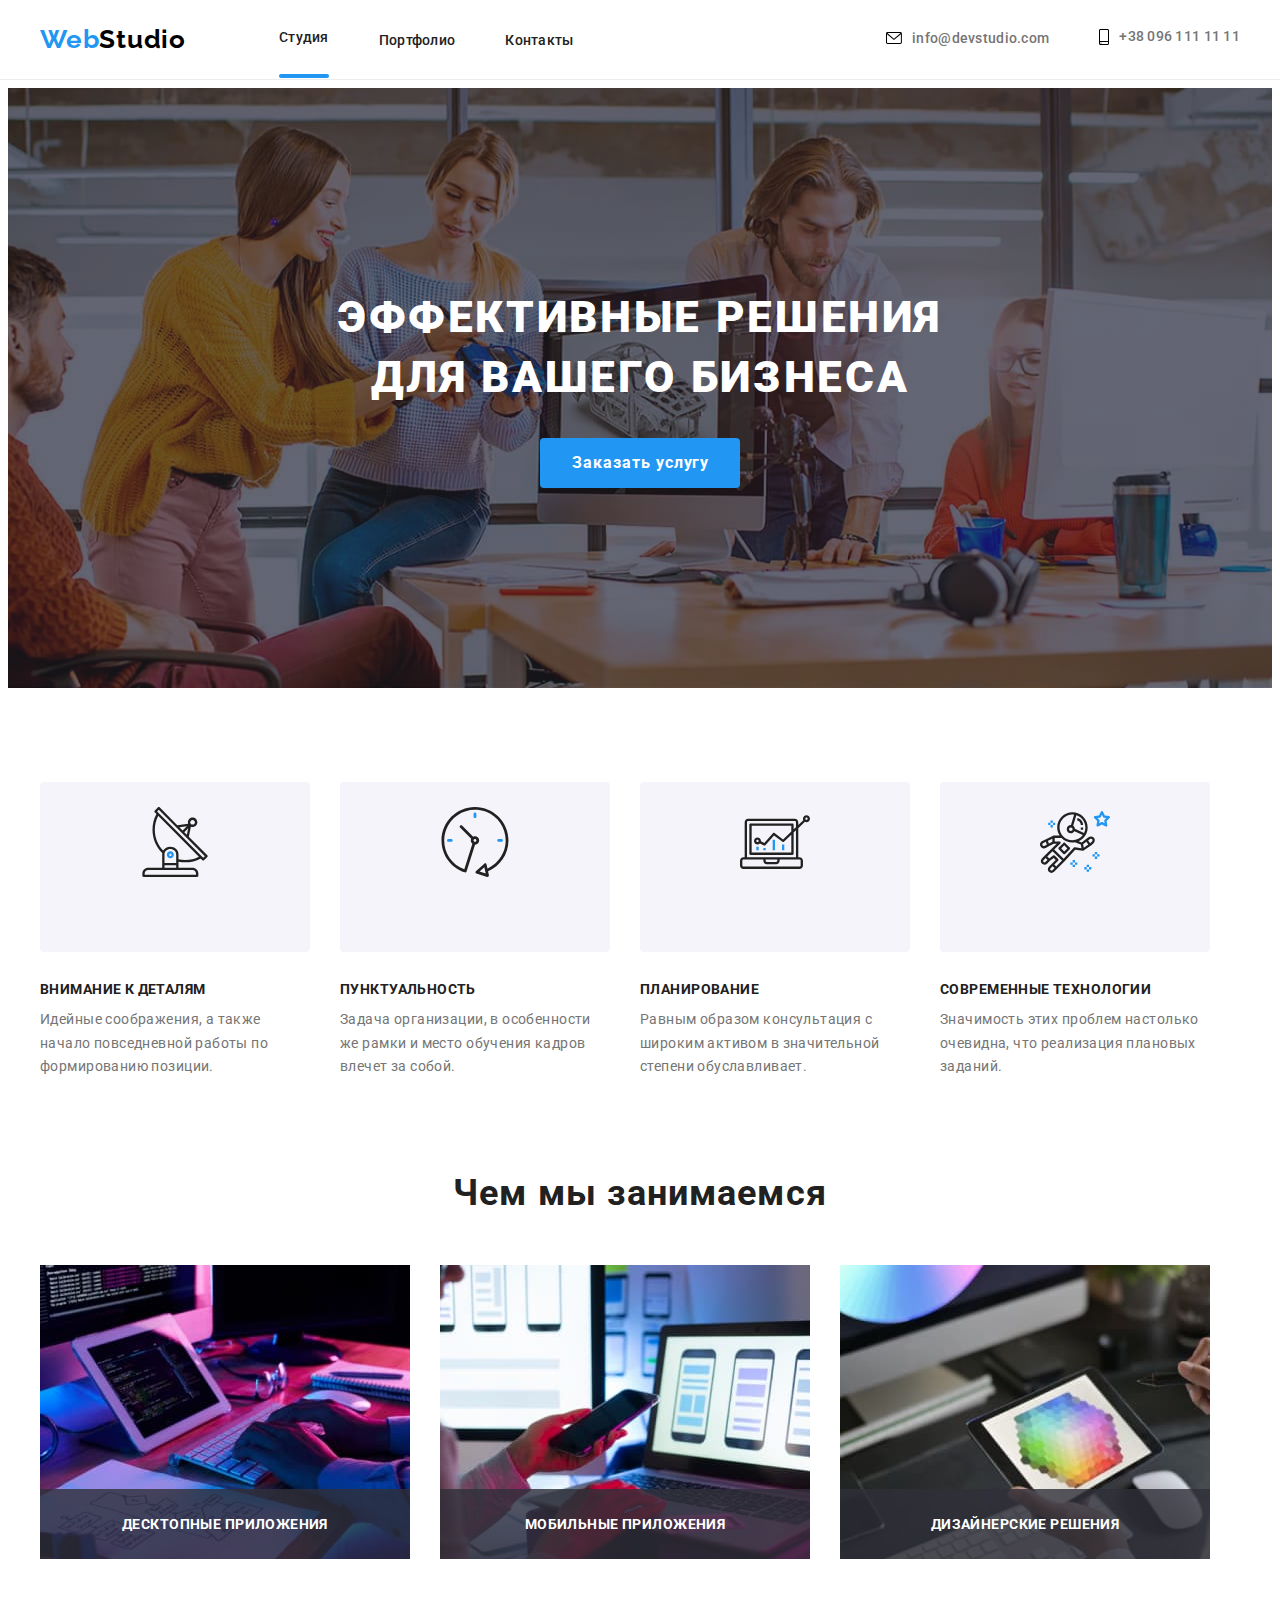
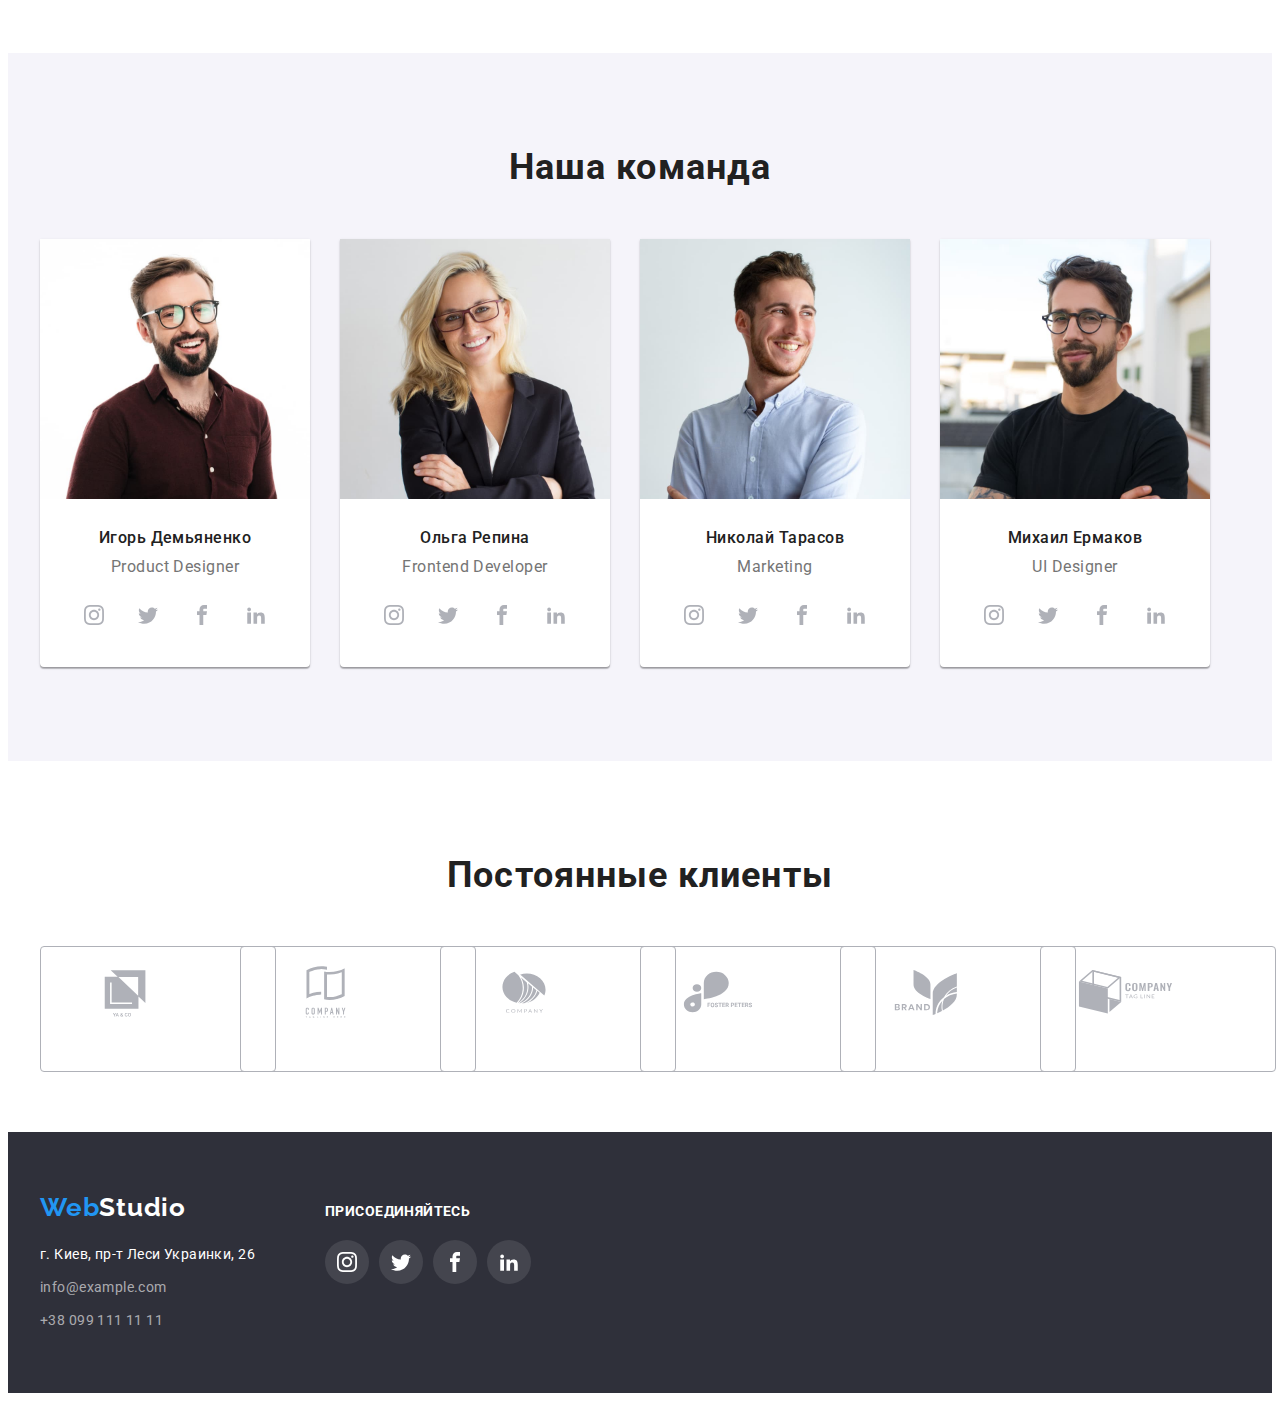
==== index.html @ f1d1b4cc "create hw-06" ====
<!DOCTYPE html>
<html lang="ru">
  <head>
    <meta charset="UTF-8" />
    <meta http-equiv="X-UA-Compatible" content="IE=edge" />
    <meta name="viewport" content="width=device-width, initial-scale=1.0" />
    <link
      rel="stylesheet"
      href="https://cdnjs.cloudflare.com/ajax/libs/modern-normalize/1.1.0/modern-normalize.min.css"
      integrity="sha512-wpPYUAdjBVSE4KJnH1VR1HeZfpl1ub8YT/NKx4PuQ5NmX2tKuGu6U/JRp5y+Y8XG2tV+wKQpNHVUX03MfMFn9Q=="
      crossorigin="anonymous"
      referrerpolicy="no-referrer"
    />
    <link rel="stylesheet" href="./css/styles.css" />
    <link rel="preconnect" href="https://fonts.googleapis.com" />
    <link rel="preconnect" href="https://fonts.gstatic.com" crossorigin />
    <link
      href="https://fonts.googleapis.com/css2?family=Raleway:wght@700&family=Roboto:wght@400;500;700;900&display=swap"
      rel="stylesheet"
    />
    <title>Студия</title>
  </head>

  <body>
    <!--heder-->
    <header class="heder">
      <div class="container heder-content">
        <nav class="heder-nav">
          <a class="link-logo heder-logo" href="/"
            ><span class="top-logo"
              ><span class="logo-color" lang="en">Web</span>Studio
            </span>
          </a>
          <ul class="list-page">
            <li class="item-list-page">
              <a class="link-page current-page" href="./index.html">Студия</a>
            </li>
            <li class="item-list-page">
              <a class="link-page" href="./portfolio.html">Портфолио</a>
            </li>
            <li class="item-list-page">
              <a class="link-page" href="Контакты/">Контакты</a>
            </li>
          </ul>
        </nav>

        <ul class="list-contacts">
          <li class="list-contacts-item">
            <a class="contacts" href="mailto:info@devstudio.com">
              <svg class="contacts-icon" width="16" height="12">
                <use href="./images/icons.svg#icon-envelope"></use>
              </svg>
              info@devstudio.com</a
            >
          </li>
          <li class="list-contacts-item">
            <a class="contacts" href="tel:+380961111111">
              <svg class="contacts-icon" width="10" height="16">
                <use href="./images/icons.svg#icon-smartphone"></use>
              </svg>
              +38 096 111 11 11</a
            >
          </li>
        </ul>
      </div>
    </header>

    <main>
      <!--hero content-->
      <section class="section-hero">
        <div class="container">
          <div class="hero-content">
            <h1 class="title-hero">Эффективные решения для вашего бизнеса</h1>
            <button class="buttons" type="button" data-modal-open>
              Заказать услугу
            </button>

            <!--modal window-->

            <div class="backdrop is-hidden" data-modal>
              <div class="modal">
                <h2 class="modal-title">
                  Оставьте свои данные, мы вам перезвоним
                </h2>

                <button class="modal-close-btn" type="button" data-modal-close>
                  <svg class="modal-icon-btn" width="18" height="18">
                    <use href="./images/icons.svg#icon-close-btn"></use>
                  </svg>
                </button>
              </div>
            </div>
          </div>
        </div>
      </section>

      <!--feature-->
      <section class="feature section">
        <div class="container">
          <!--title h2 will be hidden-->
          <h2 class="visually-hidden">Преимущества работаты с WebStudio</h2>
          <ul class="feature-list">
            <li class="feature-list-item">
              <div class="icon-conteiner">
                <svg class="icon-feature" width="70" height="70">
                  <use href="./images/icons.svg#icon-antenna"></use>
                </svg>
              </div>
              <h3 class="feature-title">Внимание к деталям</h3>
              <p class="feature-description">
                Идейные соображения, а также начало повседневной работы по
                формированию позиции.
              </p>
            </li>

            <li class="feature-list-item">
              <div class="icon-conteiner">
                <svg class="icon-feature" width="70" height="70">
                  <use href="./images/icons.svg#icon-clock"></use>
                </svg>
              </div>
              <h3 class="feature-title">Пунктуальность</h3>
              <p class="feature-description">
                Задача организации, в особенности же рамки и место обучения
                кадров влечет за собой.
              </p>
            </li>

            <li class="feature-list-item">
              <div class="icon-conteiner">
                <svg class="icon-feature" width="70" height="70">
                  <use href="./images/icons.svg#icon-diagram"></use>
                </svg>
              </div>
              <h3 class="feature-title">Планирование</h3>
              <p class="feature-description">
                Равным образом консультация с широким активом в значительной
                степени обуславливает.
              </p>
            </li>

            <li class="feature-list-item">
              <div class="icon-conteiner">
                <svg class="icon-feature" width="70" height="70">
                  <use href="./images/icons.svg#icon-astronaut"></use>
                </svg>
              </div>
              <h3 class="feature-title">Современные технологии</h3>
              <p class="feature-description">
                Значимость этих проблем настолько очевидна, что реализация
                плановых заданий.
              </p>
            </li>
          </ul>
        </div>
      </section>

      <!--what are we doing-->

      <section class="section-work">
        <div class="container">
          <div class="section-container">
            <h2 class="section-title">Чем мы занимаемся</h2>

            <ul class="list-work">
              <li class="work-list-item">
                <img src="./images/box1.jpg" alt="programming" width="370" />
                <div class="work-label">
                  <p class="label-text">Десктопные приложения</p>
                </div>
              </li>

              <li class="work-list-item">
                <img
                  src="./images/box2.jpg"
                  alt="multiplatform development"
                  width="370"
                />
                <div class="work-label">
                  <p class="label-text">Мобильные приложения</p>
                </div>
              </li>

              <li class="work-list-item">
                <img src="./images/box3.jpg" alt="design" width="370" />
                <div class="work-label">
                  <p class="label-text">Дизайнерские решения</p>
                </div>
              </li>
            </ul>
          </div>
        </div>
      </section>

      <!-- our_team -->
      <section class="section team-section">
        <div class="container">
          <div class="team">
            <h2 class="section-title">Наша команда</h2>
            <ul class="list-people">
              <li class="list-people-item">
                <img
                  src="./images/team_card1.jpg"
                  alt="Product Designer"
                  width="270"
                />
                <div class="decription-team">
                  <h3 class="name">Игорь Демьяненко</h3>
                  <p class="position" lang="en">Product Designer</p>
                  <ul class="socials">
                    <li class="socials-list">
                      <a
                        href="https://www.instagram.com/"
                        target="_blank"
                        class="socials-list-link"
                      >
                        <svg class="icon-socials" width="20" height="20">
                          <use href="./images/icons.svg#icon-instagram"></use>
                        </svg>
                      </a>
                    </li>
                    <li class="socials-list">
                      <a
                        href="https://twitter.com/"
                        target="_blank"
                        class="socials-list-link"
                      >
                        <svg class="icon-socials" width="20" height="20">
                          <use href="./images/icons.svg#icon-twitter"></use>
                        </svg>
                      </a>
                    </li>
                    <li class="socials-list">
                      <a
                        href="https://facebook.com/"
                        target="_blank"
                        class="socials-list-link"
                      >
                        <svg class="icon-socials" width="20" height="20">
                          <use href="./images/icons.svg#icon-facebook"></use>
                        </svg>
                      </a>
                    </li>
                    <li class="socials-list">
                      <a
                        href="https://www.linkedin.com/"
                        target="_blank"
                        class="socials-list-link"
                      >
                        <svg class="icon-socials" width="20" height="20">
                          <use href="./images/icons.svg#icon-linkedin2"></use>
                        </svg>
                      </a>
                    </li>
                  </ul>
                </div>
              </li>
              <li class="list-people-item">
                <img
                  src="./images/team_card2.jpg"
                  alt="Frontend Developer"
                  width="270"
                />
                <div class="decription-team">
                  <h3 class="name">Ольга Репина</h3>
                  <p class="position" lang="en">Frontend Developer</p>
                  <ul class="socials">
                    <li class="socials-list">
                      <a
                        href="https://www.instagram.com/"
                        target="_blank"
                        class="socials-list-link"
                      >
                        <svg class="icon-socials" width="20" height="20">
                          <use href="./images/icons.svg#icon-instagram"></use>
                        </svg>
                      </a>
                    </li>
                    <li class="socials-list">
                      <a
                        href="https://twitter.com/"
                        target="_blank"
                        class="socials-list-link"
                      >
                        <svg class="icon-socials" width="20" height="20">
                          <use href="./images/icons.svg#icon-twitter"></use>
                        </svg>
                      </a>
                    </li>
                    <li class="socials-list">
                      <a
                        href="https://facebook.com/"
                        target="_blank"
                        class="socials-list-link"
                      >
                        <svg class="icon-socials" width="20" height="20">
                          <use href="./images/icons.svg#icon-facebook"></use>
                        </svg>
                      </a>
                    </li>
                    <li class="socials-list">
                      <a
                        href="https://www.linkedin.com/"
                        target="_blank"
                        class="socials-list-link"
                      >
                        <svg class="icon-socials" width="20" height="20">
                          <use href="./images/icons.svg#icon-linkedin2"></use>
                        </svg>
                      </a>
                    </li>
                  </ul>
                </div>
              </li>
              <li class="list-people-item">
                <img
                  src="./images/team_card3.jpg"
                  alt="Marketing"
                  width="270"
                />
                <div class="decription-team">
                  <h3 class="name">Николай Тарасов</h3>
                  <p class="position" lang="en">Marketing</p>
                  <ul class="socials">
                    <li class="socials-list">
                      <a
                        href="https://www.instagram.com/"
                        target="_blank"
                        class="socials-list-link"
                      >
                        <svg class="icon-socials" width="20" height="20">
                          <use href="./images/icons.svg#icon-instagram"></use>
                        </svg>
                      </a>
                    </li>
                    <li class="socials-list">
                      <a
                        href="https://twitter.com/"
                        target="_blank"
                        class="socials-list-link"
                      >
                        <svg class="icon-socials" width="20" height="20">
                          <use href="./images/icons.svg#icon-twitter"></use>
                        </svg>
                      </a>
                    </li>
                    <li class="socials-list">
                      <a
                        href="https://facebook.com/"
                        target="_blank"
                        class="socials-list-link"
                      >
                        <svg class="icon-socials" width="20" height="20">
                          <use href="./images/icons.svg#icon-facebook"></use>
                        </svg>
                      </a>
                    </li>
                    <li class="socials-list">
                      <a
                        href="https://www.linkedin.com/"
                        target="_blank"
                        class="socials-list-link"
                      >
                        <svg class="icon-socials" width="20" height="20">
                          <use href="./images/icons.svg#icon-linkedin2"></use>
                        </svg>
                      </a>
                    </li>
                  </ul>
                </div>
              </li>
              <li class="list-people-item">
                <img
                  src="./images/team_card4.jpg"
                  alt="UI Designer"
                  width="270"
                />
                <div class="decription-team">
                  <h3 class="name">Михаил Ермаков</h3>
                  <p class="position" lang="en">UI Designer</p>
                  <ul class="socials">
                    <li class="socials-list">
                      <a
                        href="https://www.instagram.com/"
                        target="_blank"
                        class="socials-list-link"
                      >
                        <svg class="icon-socials" width="20" height="20">
                          <use href="./images/icons.svg#icon-instagram"></use>
                        </svg>
                      </a>
                    </li>
                    <li class="socials-list">
                      <a
                        href="https://twitter.com/"
                        target="_blank"
                        class="socials-list-link"
                      >
                        <svg class="icon-socials" width="20" height="20">
                          <use href="./images/icons.svg#icon-twitter"></use>
                        </svg>
                      </a>
                    </li>
                    <li class="socials-list">
                      <a
                        href="https://facebook.com/"
                        target="_blank"
                        class="socials-list-link"
                      >
                        <svg class="icon-socials" width="20" height="20">
                          <use href="./images/icons.svg#icon-facebook"></use>
                        </svg>
                      </a>
                    </li>
                    <li class="socials-list">
                      <a
                        href="https://www.linkedin.com/"
                        target="_blank"
                        class="socials-list-link"
                      >
                        <svg class="icon-socials" width="20" height="20">
                          <use href="./images/icons.svg#icon-linkedin2"></use>
                        </svg>
                      </a>
                    </li>
                  </ul>
                </div>
              </li>
            </ul>
          </div>
        </div>
      </section>

      <!-- Clients -->

      <section class="section">
        <div class="container">
          <div class="client">
            <h2 class="section-title">Постоянные клиенты</h2>
            <ul class="list-clients">
              <li class="clients-item">
                <a class="clients-item-list" href="">
                  <svg class="icon-company" width="106" height="60">
                    <use href="./images/icons.svg#icon-company-logo1"></use>
                  </svg>
                </a>
              </li>
              <li class="clients-item">
                <a class="clients-item-list" href=""
                  ><svg class="icon-company" width="106" height="60">
                    <use href="./images/icons.svg#icon-company-logo2"></use>
                  </svg>
                </a>
              </li>
              <li class="clients-item">
                <a class="clients-item-list" href=""
                  ><svg class="icon-company" width="106" height="60">
                    <use href="./images/icons.svg#icon-company-logo3"></use>
                  </svg>
                </a>
              </li>
              <li class="clients-item">
                <a class="clients-item-list" href=""
                  ><svg class="icon-company" width="106" height="60">
                    <use href="./images/icons.svg#icon-company-logo4"></use>
                  </svg>
                </a>
              </li>
              <li class="clients-item">
                <a class="clients-item-list" href=""
                  ><svg class="icon-company" width="106" height="60">
                    <use href="./images/icons.svg#icon-company-logo5"></use>
                  </svg>
                </a>
              </li>
              <li class="clients-item">
                <a class="clients-item-list" href=""
                  ><svg class="icon-company" width="106" height="60">
                    <use href="./images/icons.svg#icon-company-logo6"></use>
                  </svg>
                </a>
              </li>
            </ul>
          </div>
        </div>
      </section>
    </main>

    <!--footer-->
    <footer class="footer">
      <div class="container footer-content">
        <div class="footer-addres">
          <a class="link-logo footer-logo" href="/"
            ><span class="bottom-logo"
              ><span class="logo-color" lang="en">Web</span>Studio</span
            >
          </a>

          <address class="address-title">
            <p class="address-item">г. Киев, пр-т Леси Украинки, 26</p>
            <ul class="list-contacts footer-list">
              <li class="contacts-item footer-link">
                <a class="address-link" href="mailto:info@example.com"
                  >info@example.com</a
                >
              </li>
              <li class="contacts-item footer-link">
                <a class="address-link" href="tel:+380991111111"
                  >+38 099 111 11 11</a
                >
              </li>
            </ul>
          </address>
        </div>
        <div class="footer-socials">
          <h3 class="title-socials">присоединяйтесь</h3>
          <ul class="socials">
            <li class="footer-socials-list">
              <a
                href="https://www.instagram.com/"
                target="_blank"
                class="socials-list-link"
              >
                <svg class="footer-icon-socials" width="20" height="20">
                  <use href="./images/icons.svg#icon-instagram"></use>
                </svg>
              </a>
            </li>
            <li class="footer-socials-list">
              <a
                href="https://twitter.com/"
                target="_blank"
                class="socials-list-link"
              >
                <svg class="footer-icon-socials" width="20" height="20">
                  <use href="./images/icons.svg#icon-twitter"></use>
                </svg>
              </a>
            </li>
            <li class="footer-socials-list">
              <a
                href="https://facebook.com/"
                target="_blank"
                class="socials-list-link"
              >
                <svg class="footer-icon-socials" width="20" height="20">
                  <use href="./images/icons.svg#icon-facebook"></use>
                </svg>
              </a>
            </li>
            <li class="footer-socials-list">
              <a
                href="https://www.linkedin.com/"
                target="_blank"
                class="socials-list-link"
              >
                <svg class="footer-icon-socials" width="20" height="20">
                  <use href="./images/icons.svg#icon-linkedin2"></use>
                </svg>
              </a>
            </li>
          </ul>
        </div>
      </div>
    </footer>

    <script src="./js/modal.js"></script>
  </body>
</html>
---- css/styles.css ----
/*---------------Студия---------------*/
/*---------------variables---------------*/

:root {
  --title-hero-color: #ffffff;
  --title-color: #212121;
  --after-title-color: #757575;
  --main-btn-color: #212121;
  --text-color: #757575;
  --accent-color: #2196f3;
  --contact-color: #757575;
  --nav-link-color: #212121;
  --focus-color: #ffffff;
  --accent-btn-color: #ffffff;
  --top-logo-color: #000000;
  --bottom-logo-color: #ffffff;
  --socials-icon-color: #afb1b8;
  --icon-color: #afb1b8;
  --timing-function: cubic-bezier(0.4, 0, 0.2, 1);
}

p,
h1,
h2,
h3,
h4,
h5,
h6 {
  margin: 0;
}

ul {
  margin: 0;
  padding-left: 0;
}

img {
  display: block;
}

body {
  font-family: "Roboto", sans-serif;
  color: #212121;
  padding-top: 80px;
}

/*---------------heder general---------------*/

.heder {
  position: fixed;
  z-index: 1;
  width: 100%;
  top: 0;
  left: 0;
  background-color: #fff;
  padding-top: 24px;
  padding-bottom: 24px;
  border-bottom: 1px solid #ececec;
}
.container {
  width: 1200px;
  margin: 0 auto;
  padding: 0 15px;
}

.heder-content {
  display: flex;
  align-items: center;
}

.heder-nav {
  display: flex;
  align-items: center;
}

/*---------------top-logo---------------*/

.nav-content {
  display: block;
  align-items: center;
  justify-content: space-around;
}

.link-logo {
  display: block;
  text-decoration: none;
  list-style: none;
}

.heder-logo {
  margin-right: 93px;
}

.top-logo,
.bottom-logo {
  font-family: "Raleway", sans-serif;
  font-weight: 700;
  font-size: 26px;
  line-height: 1.19;
  letter-spacing: 0.03em;
  color: var(--top-logo-color);
}

.logo-color {
  color: var(--accent-color);
}

.list-page {
  display: flex;
  flex-direction: row;
  list-style: none;
}

.item-list-page:not(:last-child) {
  margin-right: 50px;
}

.link-page {
  text-decoration: none;
  font-family: "Roboto";
  font-style: normal;
  font-weight: 500;
  font-size: 14px;
  line-height: 1.14;
  letter-spacing: 0.02em;
  color: var(--nav-link-color);
  transition: color 250ms var(--timing-function);
}

.link-page:hover,
.link-page:focus {
  color: var(--accent-color);
}

.current-page {
  position: relative;
  display: block;
}

.current-page::after {
  content: "";
  position: absolute;
  bottom: -32px;
  display: block;
  width: 100%;
  height: 4px;
  background-color: var(--accent-color);
  border-radius: 2px;
}

/*---------------contacts--------------- */

.list-contacts {
  display: flex;
  list-style: none;
  margin-left: auto;
}

.list-contacts-item:not(:last-child) {
  margin-right: 50px;
}

.contacts-item {
  margin-right: 50px;
}
.contacts {
  font-style: normal;
  font-weight: 500;
  font-size: 14px;
  line-height: 1.14;
  letter-spacing: 0.02em;
  color: var(--contact-color);
  text-decoration: none;
}

.contacts-icon {
  display: inline-block;
  margin-right: 10px;
  fill: #000000;
}

.contacts {
  display: inline-flex;
  align-items: center;
  text-decoration: none;
  transition: color 250ms var(--timing-function);
}

.contacts:hover,
.contacts:focus {
  color: var(--accent-color);
}

.contacts:hover,
.contacts:focus .contacts-icon {
  fill: var(--accent-color);
}

/*---------------main--------------- */

/*---------------hero--------------- */

.section-hero {
  background-image: linear-gradient(
      rgba(47, 48, 58, 0.4),
      rgba(47, 48, 58, 0.4)
    ),
    url(../images/hero-bg.jpg);
  background-repeat: no-repeat;
  background-position: center;
  background-size: 1600px;
  background-color: #c4c4c4;

  padding-top: 200px;
  padding-bottom: 200px;
}

.section {
  padding-top: 94px;
  padding-bottom: 94px;
}

.title-hero {
  font-weight: 900;
  font-size: 44px;
  line-height: 1.36;
  text-align: center;
  letter-spacing: 0.06em;
  text-transform: uppercase;
  color: var(--title-hero-color);
  width: 696px;
  margin: 0 auto;
  margin-bottom: 30px;
  align-items: center;
}
.buttons {
  display: block;
  font-family: "Roboto";
  font-style: normal;
  font-weight: 700;
  font-size: 16px;
  line-height: 1.87;
  align-items: center;
  text-align: center;
  letter-spacing: 0.06em;
  color: var(--accent-btn-color);
  background: var(--accent-color);
  cursor: pointer;
  width: 200px;
  height: 50px;
  padding: 10px 32px;
  border: 0;
  border-radius: 4px;
  border-color: transparent;
  margin: 0 auto;
  white-space: nowrap;
}

/* ------------modal window-----------*/

.backdrop {
  position: fixed;
  z-index: 2;
  top: 0;
  left: 0;
  width: 100%;
  height: 100%;
  background-color: rgba(0, 0, 0, 0.2);
}

.backdrop.is-hidden {
  visibility: hidden;
  opacity: 0;
  pointer-events: none;
  transition: opacity 250ms var(--timing-function),
    visibility 250ms var(--timing-function);
}

.modal {
  position: absolute;
  top: 50%;
  left: 50%;
  transform: translate(-50%, -50%);
  min-width: 528px;
  min-height: 581px;
  background-color: #ffffff;
  box-shadow: 0px 1px 3px rgba(0, 0, 0, 0.12), 0px 1px 1px rgba(0, 0, 0, 0.14),
    0px 2px 1px rgba(0, 0, 0, 0.2);
  border-radius: 4px;
  transition: transform 250ms var(--timing-function);
}

.backdrop.is-hidden .modal {
  transform: translate(-50%, -50%) scale(0.1);
}

.modal-close-btn {
  position: absolute;
  top: 8px;
  right: 8px;
  display: flex;
  justify-content: center;
  align-items: center;
  padding: 0;
  margin: 0;
  width: 30px;
  height: 30px;
  background: #ffffff;
  border: 1px solid rgba(0, 0, 0, 0.1);
  border-radius: 50%;
  cursor: pointer;
}

.modal-title {
  margin: 40px 40px 12px 40px;
  font-family: "Roboto";
  font-style: normal;
  font-weight: 700;
  font-size: 20px;
  line-height: 1.15;
  text-align: center;
  letter-spacing: 0.03em;
  color: #212121;
}

/*---------------feature-list--------------- */

.feature {
  display: flex;
  flex-direction: row;
  justify-content: space-around;
}

.feature-list {
  display: flex;
  flex-wrap: nowrap;
  gap: 30px;
  list-style: none;
}

.feature-list-item {
  display: flex;
  flex-direction: column;
  width: 270px;
}

.icon-conteiner {
  background: #f5f4fa;
  border-radius: 4px;
  display: flex;
  justify-content: center;
  padding: 25px 0;
  width: 270px;
  height: 120px;
  margin-bottom: 30px;
}

.feature-title {
  text-align: left;
  font-weight: 700;
  font-size: 14px;
  line-height: 1.14;
  letter-spacing: 0.03em;
  text-transform: uppercase;
  color: var(--title-color);
  margin-bottom: 10px;
}

.feature-description {
  text-align: left;
  font-weight: 400;
  font-size: 14px;
  line-height: 1.71;
  letter-spacing: 0.03em;
  color: var(--after-title-color);
}

/*-------------what are we doing------------ */

.section-work {
  display: flex;
  justify-content: center;
  padding-bottom: 94px;
}

.section-title {
  font-weight: 700;
  font-size: 36px;
  line-height: 1.16;
  text-align: center;
  letter-spacing: 0.03em;
  color: var(--title-color);
  margin-bottom: 50px;
}

.list-work {
  list-style: none;
  display: flex;
  flex-wrap: wrap;
  gap: 30px;
  flex-basis: calc((100%-60px) / 3);
}

.work-list-item {
  position: relative;
}

.work-label {
  position: absolute;
  bottom: 0;
  left: 0;
  width: 370px;
  height: 70px;
  display: flex;
  justify-content: center;
  align-items: center;
  background-color: rgba(47, 48, 58, 0.8);
}

.label-text {
  font-family: "Roboto";
  font-style: normal;
  font-weight: 700;
  font-size: 14px;
  line-height: 16px;
  text-align: center;
  letter-spacing: 0.03em;
  text-transform: uppercase;
  color: #ffffff;
}

/*---------------our team--------------- */

.team-section {
  background: #f5f4fa;
}

.list-people {
  list-style: none;
  display: flex;
  flex-wrap: wrap;
  gap: 30px;
  flex-basis: calc((100%-90px) / 4);
}

.list-people-item {
  background-color: #ffffff;
  width: 270px;
  margin: 0;
  box-shadow: 0px 1px 3px rgba(0, 0, 0, 0.12), 0px 1px 1px rgba(0, 0, 0, 0.14),
    0px 2px 1px rgba(0, 0, 0, 0.2);
  border-radius: 0px 0px 4px 4px;
}

.decription-team {
  padding: 30px 32px;
}

.name {
  text-align: center;
  font-weight: 500;
  font-size: 16px;
  line-height: 1.18;
  letter-spacing: 0.03em;
  color: var(--title-color);
  margin-bottom: 10px;
}

.position {
  text-align: center;
  font-weight: 400;
  font-size: 16px;
  line-height: 1.18;
  letter-spacing: 0.03em;
  color: var(--after-title-color);
  margin-bottom: 16px;
}

.socials {
  list-style: none;
  display: flex;
  justify-content: center;
}

.socials-list:not(:last-child) {
  margin-right: 10px;
}

.socials-list {
  width: 44px;
  height: 44px;
}

.socials-list-link {
  display: flex;
  justify-content: center;
  align-items: center;
  width: 100%;
  height: 100%;
  transition: background-color, fill 250ms var(--timing-function);
}

.socials-list-link:hover,
.socials-list-link:focus {
  background-color: var(--accent-color);
  fill: #ffffff;
  border-radius: 50%;
}

.socials-list-link:hover .icon-socials {
  fill: #ffffff;
}

.socials-list-link:focus .icon-socials {
  fill: #ffffff;
}

.icon-socials {
  fill: var(--socials-icon-color);
  transition: fill 250ms var(--timing-function);
}

/*---------------Clients---------------*/

.list-clients {
  list-style: none;
  display: flex;
  align-items: center;
  flex-wrap: wrap;
  gap: 30px;
  flex-basis: calc((100%-150px) / 6);
}

.clients-item {
  width: 170px;
  height: 92px;
}
.clients-item-list {
  display: inline-block;
  width: 100%;
  height: 100%;
  padding: 16px 32px;
  border: 1px solid #afb1b8;
  border-radius: 4px;
  cursor: pointer;
  transition: border-color 250ms var(--timing-function);
}

.clients-item-list:focus .icon-company {
  fill: var(--accent-color);
}
.clients-item-list:hover .icon-company {
  fill: var(--accent-color);
}

.clients-item-list:hover,
.clients-item-list:focus .clients-item-list {
  border-color: var(--accent-color);
}

.icon-company {
  fill: var(--icon-color);
  transition: fill 250ms var(--timing-function);
}

/*---------------footer general---------------*/

/*---------------buttom-logo---------------*/

.footer {
  background-color: #2f303a;
  padding-top: 60px;
  padding-bottom: 60px;
}

.footer-addres {
  margin-right: 70px;
}

.footer-content {
  display: flex;
}

.footer-logo {
  display: inline-block;
  margin-bottom: 20px;
}

.bottom-logo {
  color: var(--bottom-logo-color);
}

/*---------------address---------------*/

.address-title {
  font-style: normal;
  font-weight: 400;
  font-size: 14px;
  line-height: 1.71;
  letter-spacing: 0.03em;
  color: #ffffff;
}

.address-item {
  margin-bottom: 9px;
}

.footer-list {
  display: block;
}

.footer-link:not(:last-child) {
  margin-bottom: 9px;
}

.address-link {
  font-style: normal;
  font-weight: 400;
  font-size: 14px;
  line-height: 1.71;
  letter-spacing: 0.03em;
  color: rgba(255, 255, 255, 0.6);
  text-decoration: none;
  transition: color 250ms var(--timing-function);
}

.address-link:hover,
.address-link:focus {
  color: var(--accent-color);
}

.footer-socials {
  padding-top: 12px;
}

.title-socials {
  font-family: "Roboto";
  font-style: normal;
  font-weight: 700;
  font-size: 14px;
  line-height: 1.14;
  letter-spacing: 0.03em;
  text-transform: uppercase;
  color: #ffffff;
  margin-bottom: 20px;
}

.footer-socials-list {
  width: 44px;
  height: 44px;
  background-color: rgba(255, 255, 255, 0.1);
  border-radius: 50%;
}

.footer-icon-socials {
  fill: #ffffff;
}

.footer-socials-list:not(:last-child) {
  margin-right: 10px;
}

/*---------------Портфолио---------------*/

/*---------------main---------------*/

.section {
  padding-top: 94px;
  padding-bottom: 94px;
}

/*---------------button-filter---------------*/

.container-buttons {
  display: flex;
  justify-content: center;
  margin-bottom: 50px;
}

.list-filter {
  list-style: none;
}

.list-filter-item:not(:last-child) {
  margin-right: 8px;
}

.list-filter-item {
  display: inline-block;
}

.link {
  font-family: "Roboto";
  font-style: normal;
  font-weight: 500;
  font-size: 16px;
  line-height: 1.62;
  text-align: center;
  letter-spacing: 0.03em;
  color: var(--main-btn-color);
  cursor: pointer;
  padding: 6px 22px;
  border-color: transparent;
  transition: background-color, color, box-shadow 250ms var(--timing-function);
}

.link:focus,
.link:hover {
  background-color: var(--accent-color);
  color: var(--focus-color);
  box-shadow: 0px 3px 1px rgba(0, 0, 0, 0.1), 0px 1px 2px rgba(0, 0, 0, 0.08),
    0px 2px 2px rgba(0, 0, 0, 0.12);
  border-radius: 4px;
}

/*---------------item list---------------*/

.visually-hidden {
  position: absolute;
  width: 1px;
  height: 1px;
  margin: -1px;
  border: 0;
  padding: 0;
  white-space: nowrap;
  clip-path: inset(100%);
  clip: rect(0 0 0 0);
  overflow: hidden;
}

.container-projects {
  display: flex;
}

.projects-list {
  display: flex;
  flex-wrap: wrap;
  gap: 30px;
  list-style: none;
}

.projects-item {
  width: 370px;
  border: 1px solid #eeeeee;
  transition: box-shadow 250ms var(--timing-function);
}

.projects-item:hover,
.projects-item:focus {
  box-shadow: 0px 3px 1px rgba(0, 0, 0, 0.1), 0px 1px 2px rgba(0, 0, 0, 0.08),
    0px 2px 2px rgba(0, 0, 0, 0.12);
  border-radius: 4px;
}

.projects-item:hover .filter-description {
  transform: translateY(0%);
}
.projects-link:focus .filter-description {
  transform: translateY(0%);
}

.projects-link {
  text-decoration: none;
}
.projects-thumb {
  position: relative;
  overflow: hidden;
}

.description-projects {
  padding: 20px 24px;
}

.projects-title {
  font-style: normal;
  font-weight: 700;
  font-size: 18px;
  line-height: 2;
  letter-spacing: 0.06em;
  color: var(--title-color);
  margin-bottom: 4px;
}

.filter-title {
  font-weight: 400;
  font-size: 16px;
  line-height: 1.88;
  letter-spacing: 0.03em;
  color: var(--after-title-color);
}

.filter-description {
  position: absolute;
  pointer-events: none;
  top: 0%;
  left: 0;
  width: 370px;
  height: 294px;
  padding: 63px 24px;
  background-color: rgba(33, 150, 243, 0.9);
  transform: translateY(101%);
  transition: transform 250ms var(--timing-function);
}

.filter-description-text {
  font-family: "Roboto";
  font-style: normal;
  font-weight: 400;
  font-size: 18px;
  line-height: 1.56;
  letter-spacing: 0.03em;
  color: #ffffff;
  text-align: left;
}
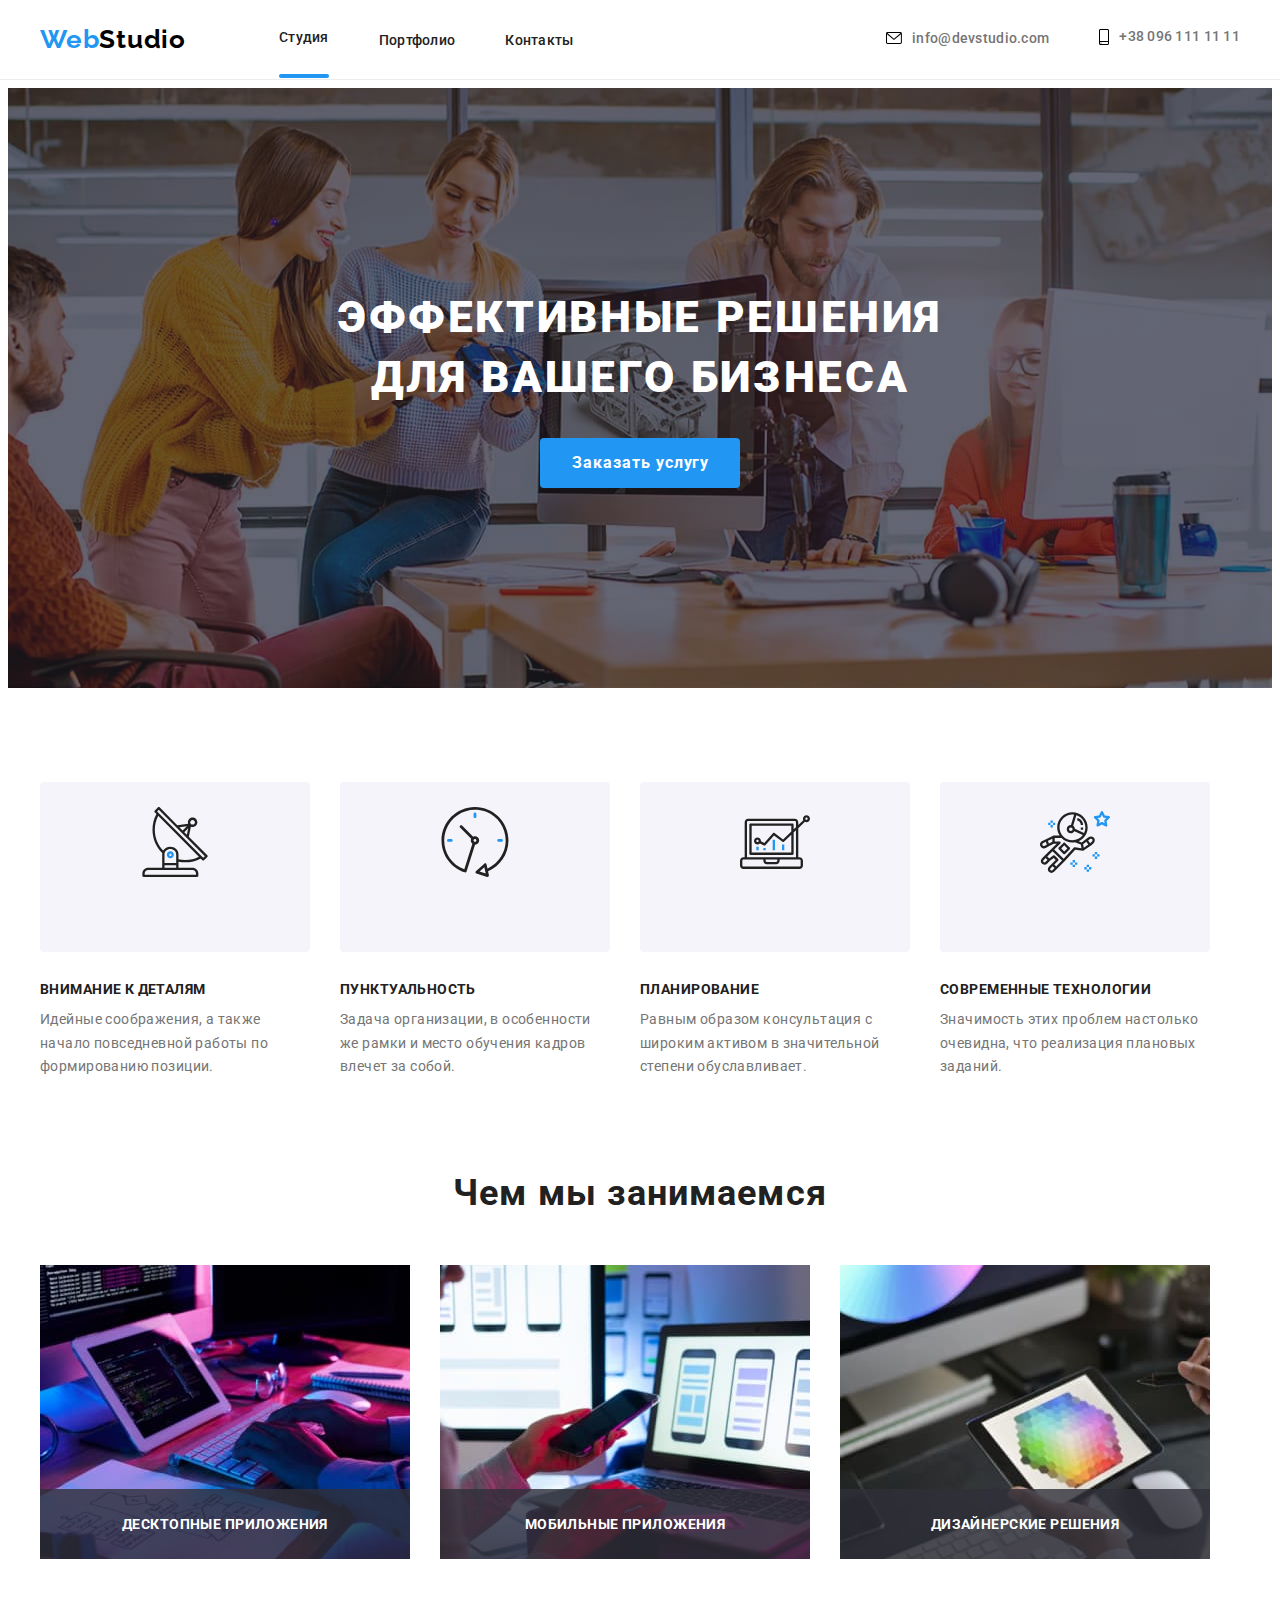
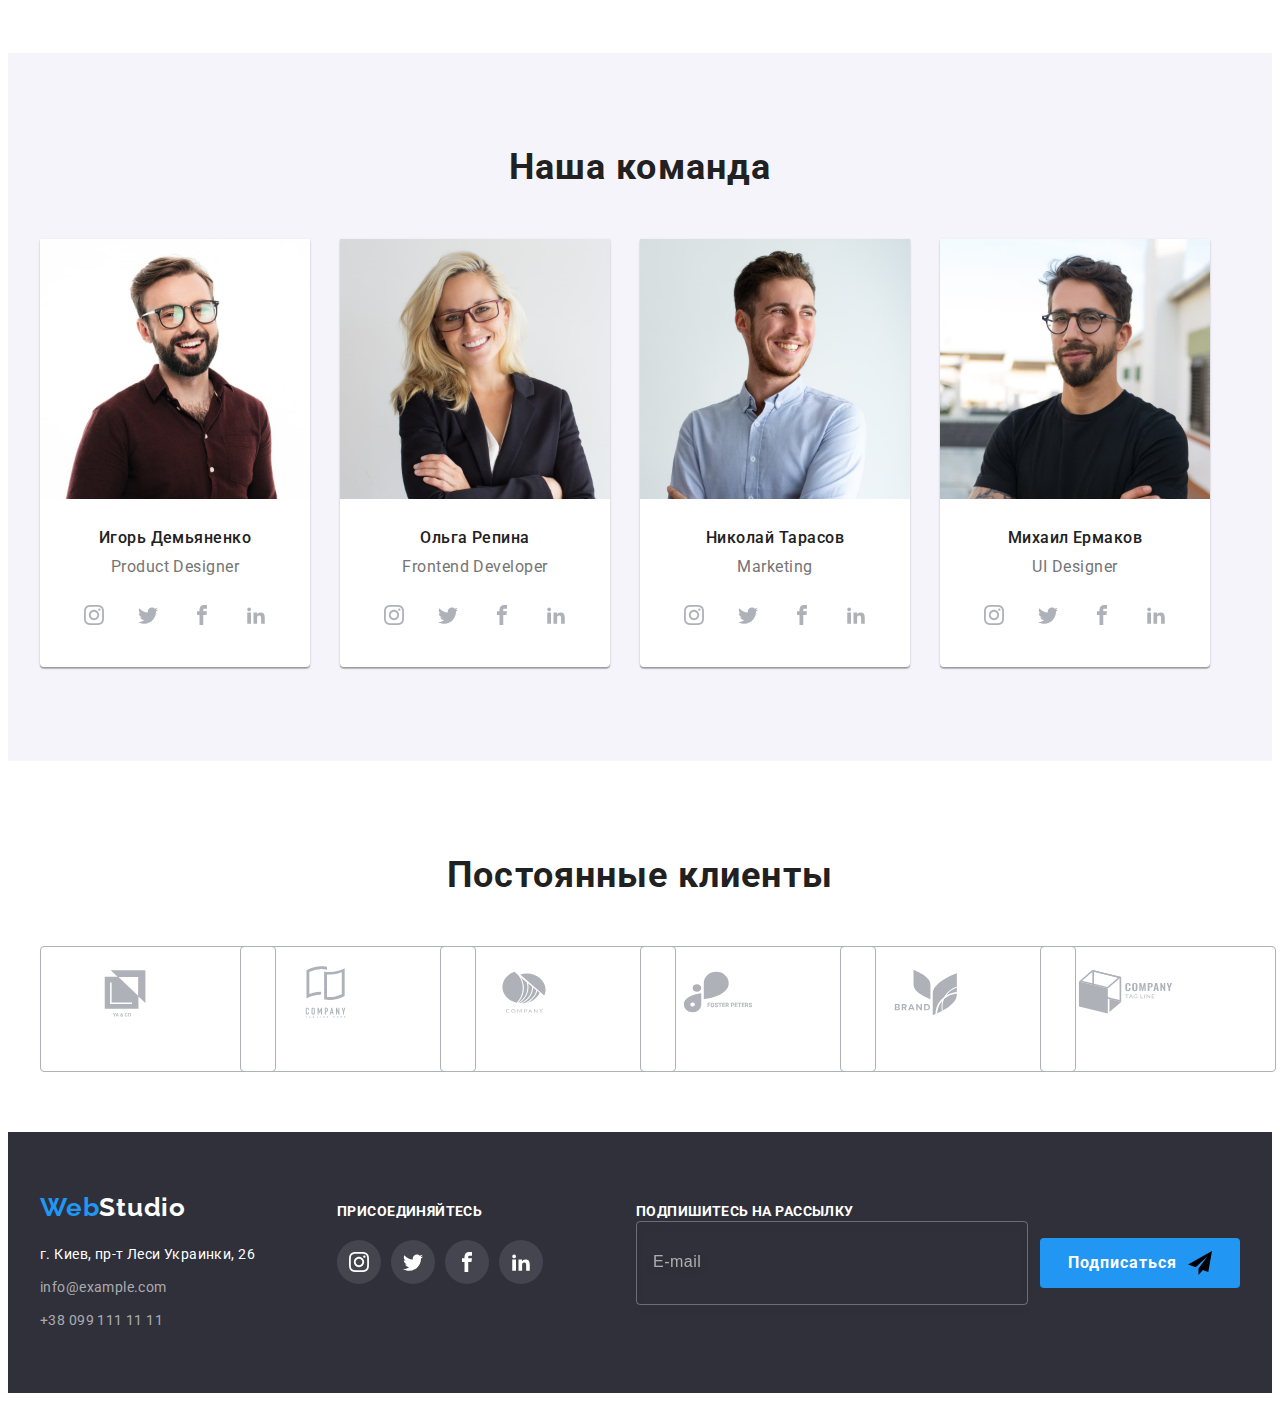
==== commit a44a820e: "hw-06-fix" ====
--- a/index.html
+++ b/index.html
@@ -79,9 +79,82 @@
 
             <div class="backdrop is-hidden" data-modal>
               <div class="modal">
-                <h2 class="modal-title">
+                <p class="modal-title">
                   Оставьте свои данные, мы вам перезвоним
-                </h2>
+                </p>
+                <form class="modal-form">
+                  <div class="form-wrapp">
+                    <input
+                      id="username-label"
+                      class="modal-input"
+                      type="text"
+                      name="username"
+                      placeholder=" "
+                      required
+                      title="Имя Фамилия"
+                    />
+                    <label class="modal-label" for="username-label">Имя</label>
+                    <svg class="icon-person-form" width="18" height="18">
+                      <use href="./images/icons.svg#icon-person-form"></use>
+                    </svg>
+                  </div>
+
+                  <div class="form-wrapp">
+                    <input
+                      id="phone-label"
+                      class="modal-input"
+                      type="tel"
+                      name="phone"
+                      placeholder=" "
+                      required
+                      title="+38 (096) 111-11-11"
+                    />
+                    <label class="modal-label" for="phone-label">Телефон</label>
+                    <svg class="icon-person-form" width="18" height="18">
+                      <use href="./images/icons.svg#icon-phone-form"></use>
+                    </svg>
+                  </div>
+
+                  <div class="form-wrapp">
+                    <input
+                      id="email-label"
+                      class="modal-input"
+                      type="email"
+                      name="email"
+                      placeholder=" "
+                      required
+                      title="info@gmail.com"
+                    />
+                    <label class="modal-label" for="email-label">Почта</label>
+                    <svg class="icon-person-form" width="18" height="18">
+                      <use href="./images/icons.svg#icon-email-form"></use>
+                    </svg>
+                  </div>
+                  <div class="form-wrapper">
+                    <label class="modal-label" for="feedback"
+                      >Комментарий</label
+                    >
+                    <textarea
+                      name="feedback-text"
+                      id="feedback"
+                      class="comment-text"
+                      placeholder="Введите текст"
+                    ></textarea>
+                  </div>
+                  <div class="modal-check">
+                    <input
+                      id="check"
+                      class="input-check visually-hidden"
+                      type="checkbox"
+                      name="checkbox"
+                    />
+                    <label for="check" class="check-text"
+                      >Соглашаюсь с рассылкой и принимаю&nbsp
+                      <a href="" class="accent-license">Условия договора</a>
+                    </label>
+                  </div>
+                  <button type="submit" class="buttons">Отправить</button>
+                </form>
 
                 <button class="modal-close-btn" type="button" data-modal-close>
                   <svg class="modal-icon-btn" width="18" height="18">
@@ -561,6 +634,26 @@
             </li>
           </ul>
         </div>
+        <div class="footer-form">
+          <input
+            id="footer-label"
+            class="footer-input"
+            type="email"
+            name="footer-email"
+            placeholder="E-mail"
+            required
+            title="info@gmail.com"
+          />
+          <label class="form-footer" for="footer-label"
+            >Подпишитесь на рассылку</label
+          >
+        </div>
+        <div class="button-send">
+          <svg class="icon-send-form" width="24" height="24">
+            <use href="./images/icons.svg#icon-send-form"></use>
+          </svg>
+          <button class="buttons-footer" type="submit">Подписаться</button>
+        </div>
       </div>
     </footer>
 
--- a/css/styles.css
+++ b/css/styles.css
@@ -277,6 +277,7 @@
 }
 
 .modal {
+  padding: 40px;
   position: absolute;
   top: 50%;
   left: 50%;
@@ -309,10 +310,47 @@
   border: 1px solid rgba(0, 0, 0, 0.1);
   border-radius: 50%;
   cursor: pointer;
-}
-
+  transition: border-color, fill 250ms var(--timing-function);
+}
+
+.modal-close-btn:focus,
+.modal-close-btn:hover .modal-icon-btn {
+  fill: var(--accent-color);
+}
+.modal-close-btn:hover {
+  border-color: var(--accent-color);
+}
+.modal-close-btn:focus {
+  outline: var(--accent-color);
+  border-color: var(--accent-color);
+}
+
+.form-wrapp,
+.form-wrapper {
+  position: relative;
+}
+
+.form-wrapp {
+  margin-bottom: 28px;
+}
+
+.form-wrapper {
+  margin-bottom: 20px;
+}
+.modal-label {
+  position: absolute;
+  left: 0;
+  top: -18px;
+}
+
+.icon-person-form {
+  position: absolute;
+  left: 12px;
+  top: 50%;
+  transform: translateY(-50%);
+  transition: fill 250ms var(--timing-function);
+}
 .modal-title {
-  margin: 40px 40px 12px 40px;
   font-family: "Roboto";
   font-style: normal;
   font-weight: 700;
@@ -320,7 +358,146 @@
   line-height: 1.15;
   text-align: center;
   letter-spacing: 0.03em;
-  color: #212121;
+  color: var(--title-color);
+  margin-bottom: 30px;
+}
+
+.modal-label {
+  font-family: "Roboto";
+  font-style: normal;
+  font-weight: 400;
+  font-size: 12px;
+  line-height: 1.16;
+  letter-spacing: 0.01em;
+  color: var(--after-title-color);
+}
+
+.modal-input {
+  width: 100%;
+  height: 40px;
+  padding-left: 42px;
+  background-color: transparent;
+  font-family: "Roboto";
+  font-style: normal;
+  font-weight: 400;
+  font-size: 14px;
+  line-height: 16px;
+  letter-spacing: 0.01em;
+  border: 1px solid rgba(33, 33, 33, 0.2);
+  border-radius: 4px;
+  cursor: pointer;
+  transition: border-color, outline 250ms var(--timing-function);
+}
+.modal-input:hover {
+  border-color: var(--accent-color);
+}
+
+.modal-input:focus ~ .icon-person-form {
+  fill: var(--accent-color);
+}
+
+.modal-input:hover ~ .icon-person-form {
+  fill: var(--accent-color);
+}
+
+.modal-input:focus {
+  outline: var(--accent-color);
+}
+
+.modal-input:focus {
+  border-color: var(--accent-color);
+}
+
+.icon-person-form:hover {
+  fill: var(--accent-color);
+}
+
+.modal-input::placeholder {
+  font-family: "Roboto";
+  font-style: normal;
+  font-weight: 400;
+  font-size: 14px;
+  line-height: 1.14;
+  letter-spacing: 0.01em;
+  color: rgba(117, 117, 117, 0.5);
+}
+
+.comment-text {
+  width: 100%;
+  height: 120px;
+  padding: 12px 16px;
+  font-family: "Roboto";
+  font-style: normal;
+  font-weight: 400;
+  font-size: 14px;
+  line-height: 1.14;
+  letter-spacing: 0.01em;
+  resize: none;
+  border: 1px solid rgba(33, 33, 33, 0.2);
+  border-radius: 4px;
+}
+
+.comment-text::placeholder {
+  font-family: "Roboto";
+  font-style: normal;
+  font-weight: 400;
+  font-size: 14px;
+  line-height: 1.14;
+  letter-spacing: 0.01em;
+  color: rgba(117, 117, 117, 0.5);
+}
+
+.comment-text:focus {
+  border-color: var(--accent-color);
+  outline: var(--accent-color);
+}
+.comment-text:hover {
+  border-color: var(--accent-color);
+  outline: var(--accent-color);
+}
+
+.modal-check {
+  margin-bottom: 30px;
+}
+
+.check-text {
+  display: flex;
+  justify-content: center;
+  align-items: center;
+  font-family: "Roboto";
+  font-style: normal;
+  font-weight: 400;
+  font-size: 14px;
+  line-height: 1.74;
+  letter-spacing: 0.03em;
+  color: #757575;
+}
+
+.check-text::before {
+  content: "";
+  margin-right: 7px;
+  width: 16px;
+  height: 15px;
+  border: 2px solid #212121;
+  border-radius: 2px;
+}
+
+.input-check:checked + .check-text::before {
+  background-color: var(--accent-color);
+  border: none;
+  background-image: url(../images/che.svg);
+  background-repeat: no-repeat;
+  background-position: center;
+  box-shadow: 0px 1px 3px rgba(0, 0, 0, 0.12), 0px 1px 1px rgba(0, 0, 0, 0.14),
+    0px 2px 1px rgba(0, 0, 0, 0.2);
+}
+
+.accent-license {
+  font-weight: 400;
+  font-size: 14px;
+  line-height: 1.71;
+  letter-spacing: 0.03em;
+  color: var(--accent-color);
 }
 
 /*---------------feature-list--------------- */
@@ -574,6 +751,7 @@
 }
 
 .footer-addres {
+  width: 231px;
   margin-right: 70px;
 }
 
@@ -630,6 +808,7 @@
 }
 
 .footer-socials {
+  margin-right: 93px;
   padding-top: 12px;
 }
 
@@ -658,6 +837,85 @@
 
 .footer-socials-list:not(:last-child) {
   margin-right: 10px;
+}
+
+.footer-form {
+  position: relative;
+  display: flex;
+  flex-direction: column;
+  align-items: center;
+  justify-content: center;
+  margin-right: 12px;
+}
+
+.footer-input::placeholder {
+  font-style: normal;
+  font-weight: 400;
+  font-size: 16px;
+  line-height: 1.25px;
+  align-items: center;
+  letter-spacing: 0.03em;
+  color: rgba(255, 255, 255, 0.6);
+}
+
+.button-send {
+  position: relative;
+  display: flex;
+  align-items: center;
+}
+
+.icon-send-form {
+  position: absolute;
+  right: 28px;
+  top: 50%;
+  transform: translateY(-50%);
+}
+
+.footer-input {
+  width: 358px;
+  height: 50px;
+  padding: 16px;
+  border: 1px solid rgba(255, 255, 255, 0.3);
+  filter: drop-shadow(0px 4px 4px rgba(0, 0, 0, 0.15));
+  border-radius: 4px;
+  background-color: inherit;
+  color: #ffffff;
+}
+
+.form-footer {
+  position: absolute;
+  left: 0;
+  top: 12px;
+  font-family: "Roboto";
+  font-style: normal;
+  font-weight: 700;
+  font-size: 14px;
+  line-height: 1.14;
+  letter-spacing: 0.03em;
+  text-transform: uppercase;
+  color: #ffffff;
+}
+
+.buttons-footer {
+  display: block;
+  font-family: "Roboto";
+  font-style: normal;
+  font-weight: 700;
+  font-size: 16px;
+  line-height: 1.87;
+  align-items: center;
+  text-align: left;
+  letter-spacing: 0.06em;
+  color: var(--accent-btn-color);
+  background: var(--accent-color);
+  cursor: pointer;
+  width: 200px;
+  height: 50px;
+  padding: 10px 28px;
+  border: 0;
+  border-radius: 4px;
+  border-color: transparent;
+  margin: 0;
 }
 
 /*---------------Портфолио---------------*/
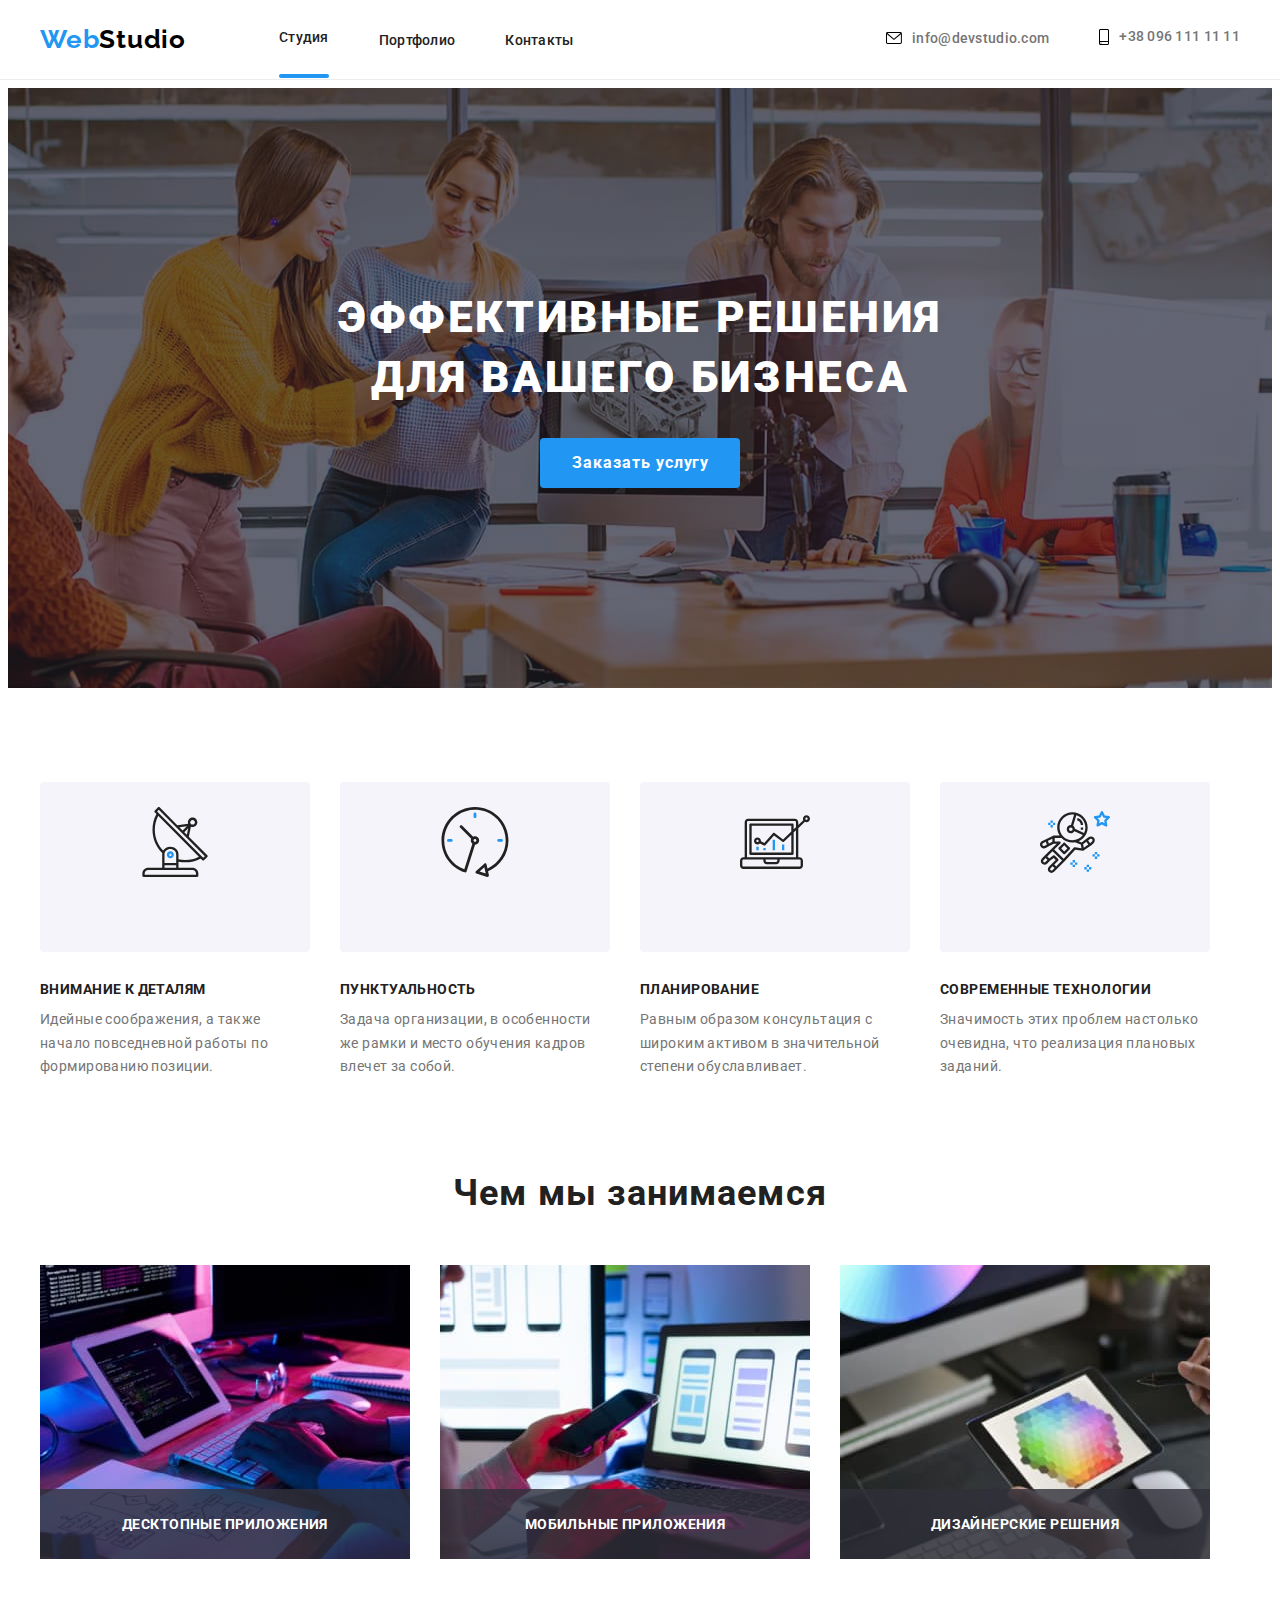
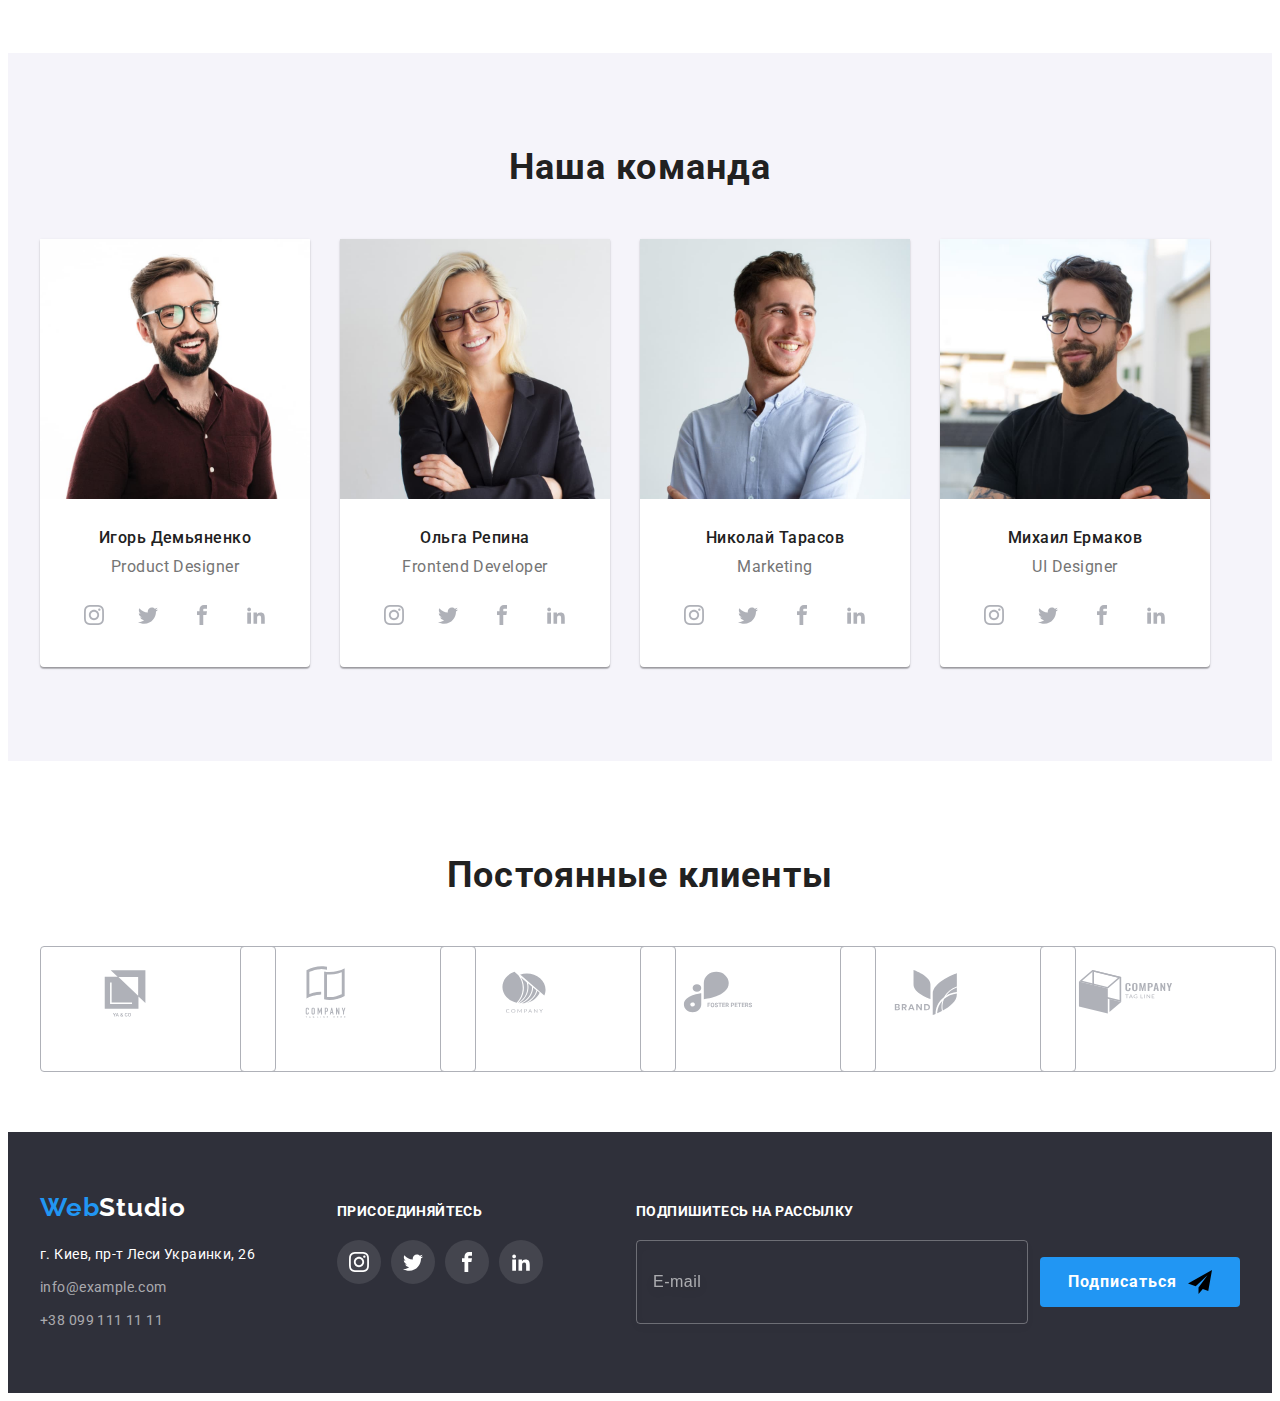
==== commit 2de7e135: "fix-dz" ====
--- a/index.html
+++ b/index.html
@@ -149,7 +149,7 @@
                       name="checkbox"
                     />
                     <label for="check" class="check-text"
-                      >Соглашаюсь с рассылкой и принимаю&nbsp
+                      >Соглашаюсь с рассылкой и принимаю &nbsp;
                       <a href="" class="accent-license">Условия договора</a>
                     </label>
                   </div>
@@ -634,26 +634,31 @@
             </li>
           </ul>
         </div>
-        <div class="footer-form">
-          <input
-            id="footer-label"
-            class="footer-input"
-            type="email"
-            name="footer-email"
-            placeholder="E-mail"
-            required
-            title="info@gmail.com"
-          />
-          <label class="form-footer" for="footer-label"
-            >Подпишитесь на рассылку</label
-          >
-        </div>
-        <div class="button-send">
-          <svg class="icon-send-form" width="24" height="24">
-            <use href="./images/icons.svg#icon-send-form"></use>
-          </svg>
-          <button class="buttons-footer" type="submit">Подписаться</button>
-        </div>
+        <form name="subscribe" class="form-subscribe" autocomplete="on">
+          <div class="email-input">
+            <div class="footer-form">
+              <input
+                id="footer-label"
+                class="footer-input"
+                type="email"
+                name="footer-email"
+                placeholder="E-mail"
+                required
+                title="info@gmail.com"
+              />
+              <label class="form-footer" for="footer-label"
+                >Подпишитесь на рассылку</label
+              >
+            </div>
+
+            <div class="button-send">
+              <svg class="icon-send-form" width="24" height="24">
+                <use href="./images/icons.svg#icon-send-form"></use>
+              </svg>
+              <button class="buttons-footer" type="submit">Подписаться</button>
+            </div>
+          </div>
+        </form>
       </div>
     </footer>
 
--- a/css/styles.css
+++ b/css/styles.css
@@ -176,7 +176,6 @@
 .contacts-icon {
   display: inline-block;
   margin-right: 10px;
-  fill: #000000;
 }
 
 .contacts {
@@ -742,7 +741,7 @@
 
 /*---------------footer general---------------*/
 
-/*---------------buttom-logo---------------*/
+/*---------------footer-logo---------------*/
 
 .footer {
   background-color: #2f303a;
@@ -768,7 +767,7 @@
   color: var(--bottom-logo-color);
 }
 
-/*---------------address---------------*/
+/*-----------footer address---------------*/
 
 .address-title {
   font-style: normal;
@@ -806,6 +805,8 @@
 .address-link:focus {
   color: var(--accent-color);
 }
+
+/* ---footer socials--- */
 
 .footer-socials {
   margin-right: 93px;
@@ -837,6 +838,13 @@
 
 .footer-socials-list:not(:last-child) {
   margin-right: 10px;
+}
+
+/* ---footer form--- */
+
+.email-input {
+  display: flex;
+  margin-top: 48px;
 }
 
 .footer-form {
@@ -885,7 +893,7 @@
 .form-footer {
   position: absolute;
   left: 0;
-  top: 12px;
+  top: -36px;
   font-family: "Roboto";
   font-style: normal;
   font-weight: 700;
